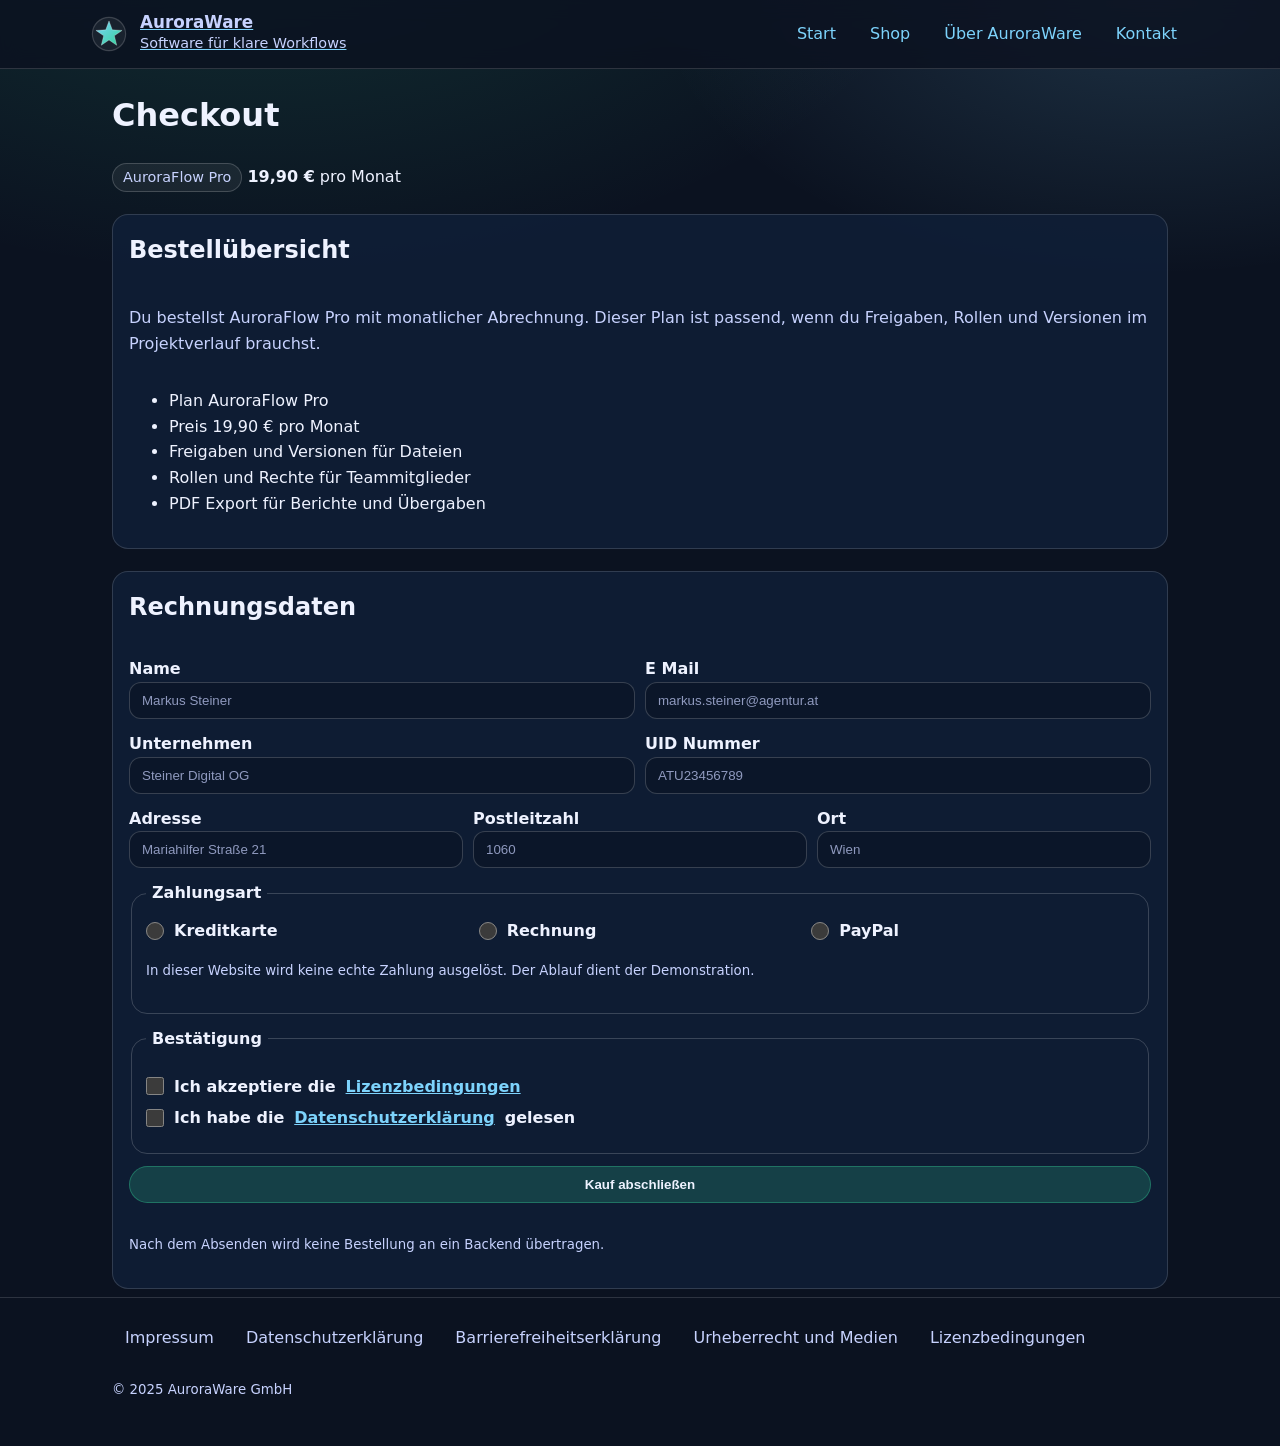
==== checkout-pro.html @ 9e6c2bf1 "Fertiges Projekt" ====
<!doctype html>
<html lang="de">
<head>
    <meta charset="utf-8">
    <meta name="viewport" content="width=device-width,initial-scale=1">
    <title>Checkout AuroraFlow Pro</title>
    <meta name="description" content="Checkout für AuroraFlow Pro.">
    <link rel="stylesheet" href="./css/styles.css?v=2">
</head>
<body>
<a class="skip-link" href="#content">Zum Inhalt springen</a>

<header>
    <div class="container brandbar">
        <a class="brand" href="index.html">
            <img src="assets/auroraware-logo.svg" alt="AuroraWare Logo">
            <span><strong>AuroraWare</strong><span>Software für klare Workflows</span></span>
        </a>
        <nav aria-label="Hauptnavigation">
            <ul>
                <li><a href="index.html">Start</a></li>
                <li><a href="shop.html">Shop</a></li>
                <li><a href="about.html">Über AuroraWare</a></li>
                <li><a href="contact.html">Kontakt</a></li>
            </ul>
        </nav>
    </div>
</header>

<main id="content" class="container">
    <h1>Checkout</h1>
    <p><span class="badge">AuroraFlow Pro</span> <strong>19,90 €</strong> pro Monat</p>

    <section class="card" aria-label="Bestellübersicht">
        <h2>Bestellübersicht</h2>
        <p>
            Du bestellst AuroraFlow Pro mit monatlicher Abrechnung.
            Dieser Plan ist passend, wenn du Freigaben, Rollen und Versionen im Projektverlauf brauchst.
        </p>
        <ul>
            <li>Plan AuroraFlow Pro</li>
            <li>Preis 19,90 € pro Monat</li>
            <li>Freigaben und Versionen für Dateien</li>
            <li>Rollen und Rechte für Teammitglieder</li>
            <li>PDF Export für Berichte und Übergaben</li>
        </ul>
    </section>

    <section class="card" aria-label="Rechnungsdaten">
        <h2>Rechnungsdaten</h2>

        <form class="form" action="#" method="post">
            <div class="inline">
                <div>
                    <label for="fullName">Name</label>
                    <input id="fullName" name="fullName" type="text" autocomplete="name" required placeholder="Markus Steiner">
                </div>
                <div>
                    <label for="email">E Mail</label>
                    <input id="email" name="email" type="email" autocomplete="email" required placeholder="markus.steiner@agentur.at">
                </div>
            </div>

            <div class="inline">
                <div>
                    <label for="company">Unternehmen</label>
                    <input id="company" name="company" type="text" autocomplete="organization" placeholder="Steiner Digital OG">
                </div>
                <div>
                    <label for="vat">UID Nummer</label>
                    <input id="vat" name="vat" type="text" placeholder="ATU23456789">
                </div>
            </div>

            <div class="inline">
                <div>
                    <label for="street">Adresse</label>
                    <input id="street" name="street" type="text" autocomplete="street-address" required placeholder="Mariahilfer Straße 21">
                </div>
                <div>
                    <label for="zip">Postleitzahl</label>
                    <input id="zip" name="zip" type="text" inputmode="numeric" autocomplete="postal-code" required placeholder="1060">
                </div>
                <div>
                    <label for="city">Ort</label>
                    <input id="city" name="city" type="text" autocomplete="address-level2" required placeholder="Wien">
                </div>
            </div>

            <fieldset>
                <legend>Zahlungsart</legend>
                <div class="inline" role="group" aria-label="Zahlungsart auswählen">
                    <label><input type="radio" name="pay" value="card" required> Kreditkarte</label>
                    <label><input type="radio" name="pay" value="invoice" required> Rechnung</label>
                    <label><input type="radio" name="pay" value="paypal" required> PayPal</label>
                </div>
                <p><small>In dieser Website wird keine echte Zahlung ausgelöst. Der Ablauf dient der Demonstration.</small></p>
            </fieldset>

            <fieldset>
                <legend>Bestätigung</legend>
                <label>
                    <input type="checkbox" name="acceptLicense" required>
                    Ich akzeptiere die <a href="licenses.html">Lizenzbedingungen</a>
                </label>
                <label>
                    <input type="checkbox" name="acceptPrivacy" required>
                    Ich habe die <a href="privacy.html">Datenschutzerklärung</a> gelesen
                </label>
            </fieldset>

            <button class="button primary" type="submit">Kauf abschließen</button>
            <p><small>Nach dem Absenden wird keine Bestellung an ein Backend übertragen.</small></p>
        </form>
    </section>
</main>

<footer class="footer">
    <div class="container">
        <nav aria-label="Footer Navigation">
            <ul>
                <li><a href="imprint.html">Impressum</a></li>
                <li><a href="privacy.html">Datenschutzerklärung</a></li>
                <li><a href="accessibility.html">Barrierefreiheitserklärung</a></li>
                <li><a href="media.html">Urheberrecht und Medien</a></li>
                <li><a href="licenses.html">Lizenzbedingungen</a></li>
            </ul>
        </nav>
        <p><small>© 2025 AuroraWare GmbH</small></p>
    </div>
</footer>
</body>
</html>
---- css/styles.css ----
:root{
    --bg: #0b1220;
    --panel: #0f1a2e;
    --card: #101f38;
    --text: #eef2ff;
    --muted: #c7d2fe;
    --link: #7dd3fc;
    --accent: #34d399;
    --danger: #fb7185;
    --border: rgba(255,255,255,.14);
    --focus: #fde047;
    --shadow: 0 10px 30px rgba(0,0,0,.35);

    --radius: 16px;
    --max: 1100px;
    --pad: clamp(16px, 2vw, 22px);

    color-scheme: dark;
}

*{ box-sizing: border-box; }
html{ scroll-behavior: smooth; }
body{
    margin:0;
    font-family: system-ui, -apple-system, Segoe UI, Roboto, Helvetica, Arial, "Noto Sans", "Liberation Sans", sans-serif;
    line-height: 1.6;
    background: radial-gradient(1200px 700px at 20% -10%, rgba(52,211,153,.18), transparent 60%),
    radial-gradient(900px 500px at 90% 0%, rgba(125,211,252,.16), transparent 55%),
    var(--bg);
    color: var(--text);
}

a{ color: var(--link); }
a:hover{ text-decoration: none; }

.skip-link{
    position: absolute;
    left: -999px;
    top: 0;
    background: var(--focus);
    color: #111827;
    padding: 10px 12px;
    border-radius: 10px;
    z-index: 999;
}
.skip-link:focus{ left: 12px; top: 12px; outline: 3px solid #111827; }

:focus-visible{
    outline: 3px solid var(--focus);
    outline-offset: 3px;
    border-radius: 10px;
}

.container{
    width: min(var(--max), 100%);
    margin: 0 auto;
    padding: 0 var(--pad);
}

header{
    position: sticky;
    top:0;
    z-index: 50;
    background: rgba(11,18,32,.82);
    backdrop-filter: blur(10px);
    border-bottom: 1px solid var(--border);
}

.brandbar{
    display:flex;
    align-items:center;
    justify-content: space-between;
    gap: 14px;
    padding: 12px 0;
}

.brand{
    display:flex;
    align-items:center;
    gap: 12px;
    min-width: 220px;
}
.brand img{ width: 38px; height: 38px; }
.brand strong{ display:block; font-size: 1.05rem; line-height: 1.2; }
.brand span{ display:block; font-size: .9rem; color: var(--muted); }

nav ul{
    display:flex;
    flex-wrap: wrap;
    gap: 8px;
    list-style:none;
    padding:0;
    margin:0;
    justify-content: flex-end;
}
nav a{
    display:inline-block;
    padding: 8px 12px;
    border-radius: 999px;
    border: 1px solid transparent;
    text-decoration:none;
}
nav a[aria-current="page"]{
    background: rgba(125,211,252,.16);
    border-color: rgba(125,211,252,.28);
}
nav a:hover{
    border-color: rgba(255,255,255,.18);
    background: rgba(255,255,255,.06);
}

main{ padding: 26px 0 44px; }

.hero{
    display:grid;
    grid-template-columns: 1.2fr .8fr;
    gap: 18px;
    align-items: center;
    padding: 20px;
    background: linear-gradient(135deg, rgba(16,31,56,.9), rgba(15,26,46,.9));
    border: 1px solid var(--border);
    border-radius: var(--radius);
    box-shadow: var(--shadow);
}
.hero h1{ margin: 0 0 8px; font-size: clamp(1.6rem, 2.4vw, 2.2rem); }
.hero p{ margin: 0 0 14px; color: var(--muted); }
.hero .cta{
    display:flex;
    flex-wrap: wrap;
    gap: 10px;
}
.button{
    display:inline-flex;
    align-items:center;
    justify-content:center;
    gap: 8px;
    padding: 10px 14px;
    border-radius: 999px;
    border: 1px solid rgba(255,255,255,.18);
    background: rgba(255,255,255,.06);
    color: var(--text);
    text-decoration:none;
    font-weight: 650;
}
.button.primary{
    background: rgba(52,211,153,.2);
    border-color: rgba(52,211,153,.35);
}
.button:hover{ filter: brightness(1.06); }

.grid{
    display:grid;
    grid-template-columns: repeat(3, 1fr);
    gap: 14px;
    margin-top: 8px;
    margin-bottom: 8px;
}
.card{
    background: rgba(16,31,56,.85);
    border: 1px solid var(--border);
    border-radius: var(--radius);
    padding: 16px;
    display: flex;
    flex-direction: column;
}
.card .button{
    margin-top: auto;
    align-self: flex-start;
}
.card h2, .card h3{ margin-top: 0; }
.card p{ color: var(--muted); }

.badge{
    display:inline-block;
    padding: 2px 10px;
    border-radius: 999px;
    border: 1px solid rgba(255,255,255,.18);
    background: rgba(255,255,255,.06);
    color: var(--muted);
    font-size: .9rem;
}

.kicker{
    display:flex;
    flex-wrap: wrap;
    gap: 10px;
    align-items:center;
    justify-content: space-between;
    margin-top: 20px;
    padding: 12px 16px;
    border-radius: var(--radius);
    border: 1px dashed rgba(255,255,255,.25);
    background: rgba(255,255,255,.04);
}

figure{ margin: 0; }
figure img{ max-width: 100%; height: auto; }
figcaption{ color: var(--muted); font-size: .95rem; }

section{
    margin-top: 22px;
}

.footer{
    border-top: 1px solid var(--border);
    padding: 18px 0 28px;
    color: var(--muted);
    margin-top: 8px;
}
.footer a{ color: var(--muted); }
.footer nav ul{ justify-content:flex-start; gap: 6px; }

.notice{
    border-left: 4px solid rgba(125,211,252,.55);
    background: rgba(125,211,252,.08);
    padding: 12px 14px;
    border-radius: 12px;
}
.notice strong{ color: var(--text); }

.form{
    display:grid;
    gap: 12px;
    margin-top: 10px;
}
.features .card h2{
    margin-bottom: 6px;
}

.features .card p{
    margin-top: 0;
}
label{ font-weight: 650; }
input, select, textarea{
    width: 100%;
    padding: 10px 12px;
    border-radius: 12px;
    border: 1px solid rgba(255,255,255,.18);
    background: rgba(0,0,0,.18);
    color: var(--text);
}
input::placeholder, textarea::placeholder{ color: rgba(199,210,254,.7); }
fieldset{
    border: 1px solid rgba(255,255,255,.18);
    border-radius: var(--radius);
    padding: 14px;
}
legend{ font-weight: 800; padding: 0 6px; }

.inline{
    display:flex;
    gap: 10px;
    flex-wrap: wrap;
}
.inline > *{ flex: 1 1 220px; }

table{
    width:100%;
    border-collapse: collapse;
    border: 1px solid var(--border);
    border-radius: 14px;
    overflow:hidden;
}
th, td{
    padding: 10px 12px;
    border-bottom: 1px solid rgba(255,255,255,.10);
    vertical-align: top;
}
th{
    text-align:left;
    background: rgba(255,255,255,.06);
}
main{
    padding-bottom: 8px;
}
.form input[type="radio"],
.form input[type="checkbox"]{
    width: 18px;
    height: 18px;
    padding: 0;
    margin: 0;
    border-radius: 6px;
    background: transparent;
    border: 1px solid rgba(255,255,255,.30);
    flex: 0 0 auto;
}
.form fieldset label{
    display: inline-flex;
    align-items: center;
    gap: 10px;
    font-weight: 650;
    line-height: 1.35;
}
.form fieldset .inline{
    align-items: center;
}

.form fieldset label:hover{
    cursor: pointer;
}
.form fieldset:last-of-type label{
    display: flex;
    align-items: center;
    gap: 10px;
    margin: 10px 0;
}
select{
    background: rgba(10, 18, 35, 0.85);
    color: #f8fafc;
    border: 1px solid rgba(255,255,255,.18);
}
select option{
    background: rgba(10, 18, 35, 0.95);
    color: #f8fafc;
}
tr:last-child td{ border-bottom: none; }

small{ color: var(--muted); }

@media (max-width: 900px){
    .hero{ grid-template-columns: 1fr; }
    .grid{ grid-template-columns: 1fr; }
}

@media (prefers-reduced-motion: reduce){
    html{ scroll-behavior: auto; }
}
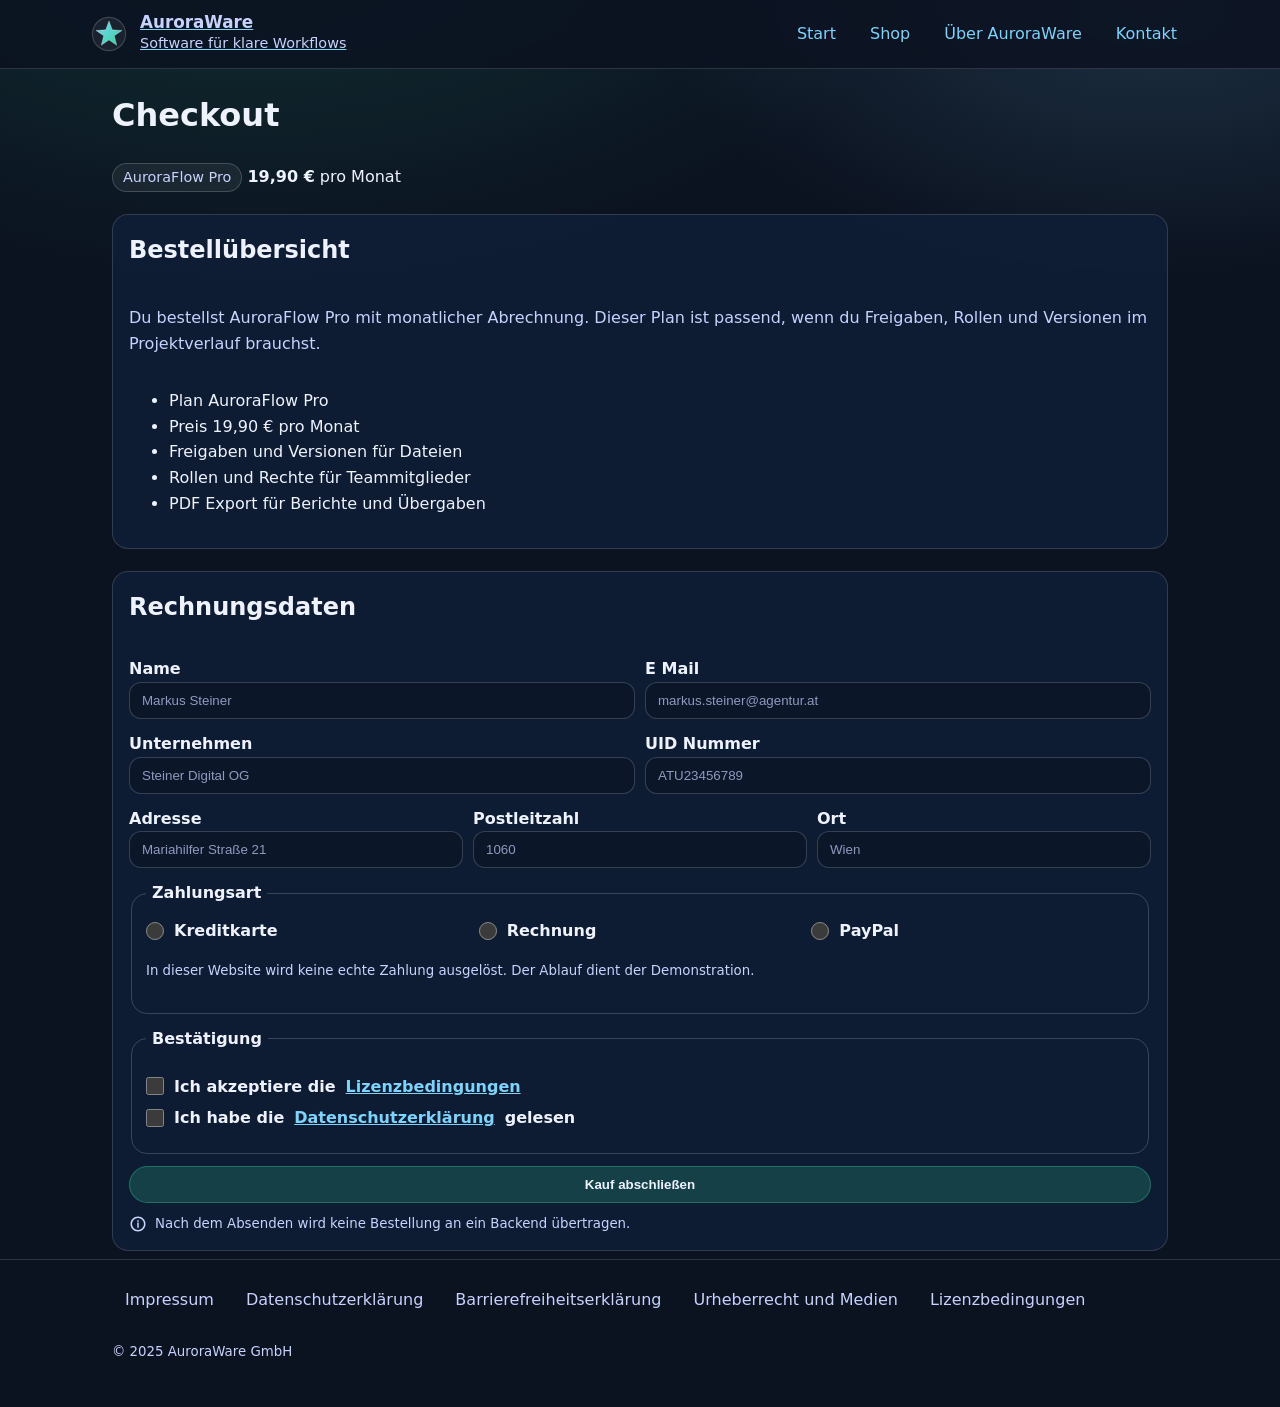
==== commit bb7ff108: "info icon hinzugefügt" ====
--- a/checkout-pro.html
+++ b/checkout-pro.html
@@ -110,8 +110,17 @@
             </fieldset>
 
             <button class="button primary" type="submit">Kauf abschließen</button>
-            <p><small>Nach dem Absenden wird keine Bestellung an ein Backend übertragen.</small></p>
         </form>
+        <p class="note" role="note">
+          <span class="info-icon" aria-hidden="true">
+            <svg viewBox="0 0 24 24" focusable="false" aria-hidden="true">
+              <path fill="currentColor"
+                    d="M12 2C6.48 2 2 6.48 2 12s4.48 10 10 10 10-4.48 10-10S17.52 2 12 2zm0 18a8 8 0 1 1 0-16 8 8 0 0 1 0 16z"/>
+              <path fill="currentColor" d="M11 10h2v7h-2zM11 7h2v2h-2z"/>
+            </svg>
+          </span>
+            <small>Nach dem Absenden wird keine Bestellung an ein Backend übertragen.</small>
+        </p>
     </section>
 </main>
 
--- a/css/styles.css
+++ b/css/styles.css
@@ -313,6 +313,29 @@
     background: rgba(10, 18, 35, 0.95);
     color: #f8fafc;
 }
+.note{
+    display: flex;
+    gap: 8px;
+    align-items: flex-start;
+    margin: 10px 0 0;
+}
+
+.note .info-icon{
+    color: var(--muted);
+    line-height: 1;
+    margin-top: 2px;
+    flex: 0 0 auto;
+}
+
+.note .info-icon svg{
+    width: 18px;
+    height: 18px;
+    display: block;
+}
+
+.note small{
+    margin: 0;
+}
 tr:last-child td{ border-bottom: none; }
 
 small{ color: var(--muted); }
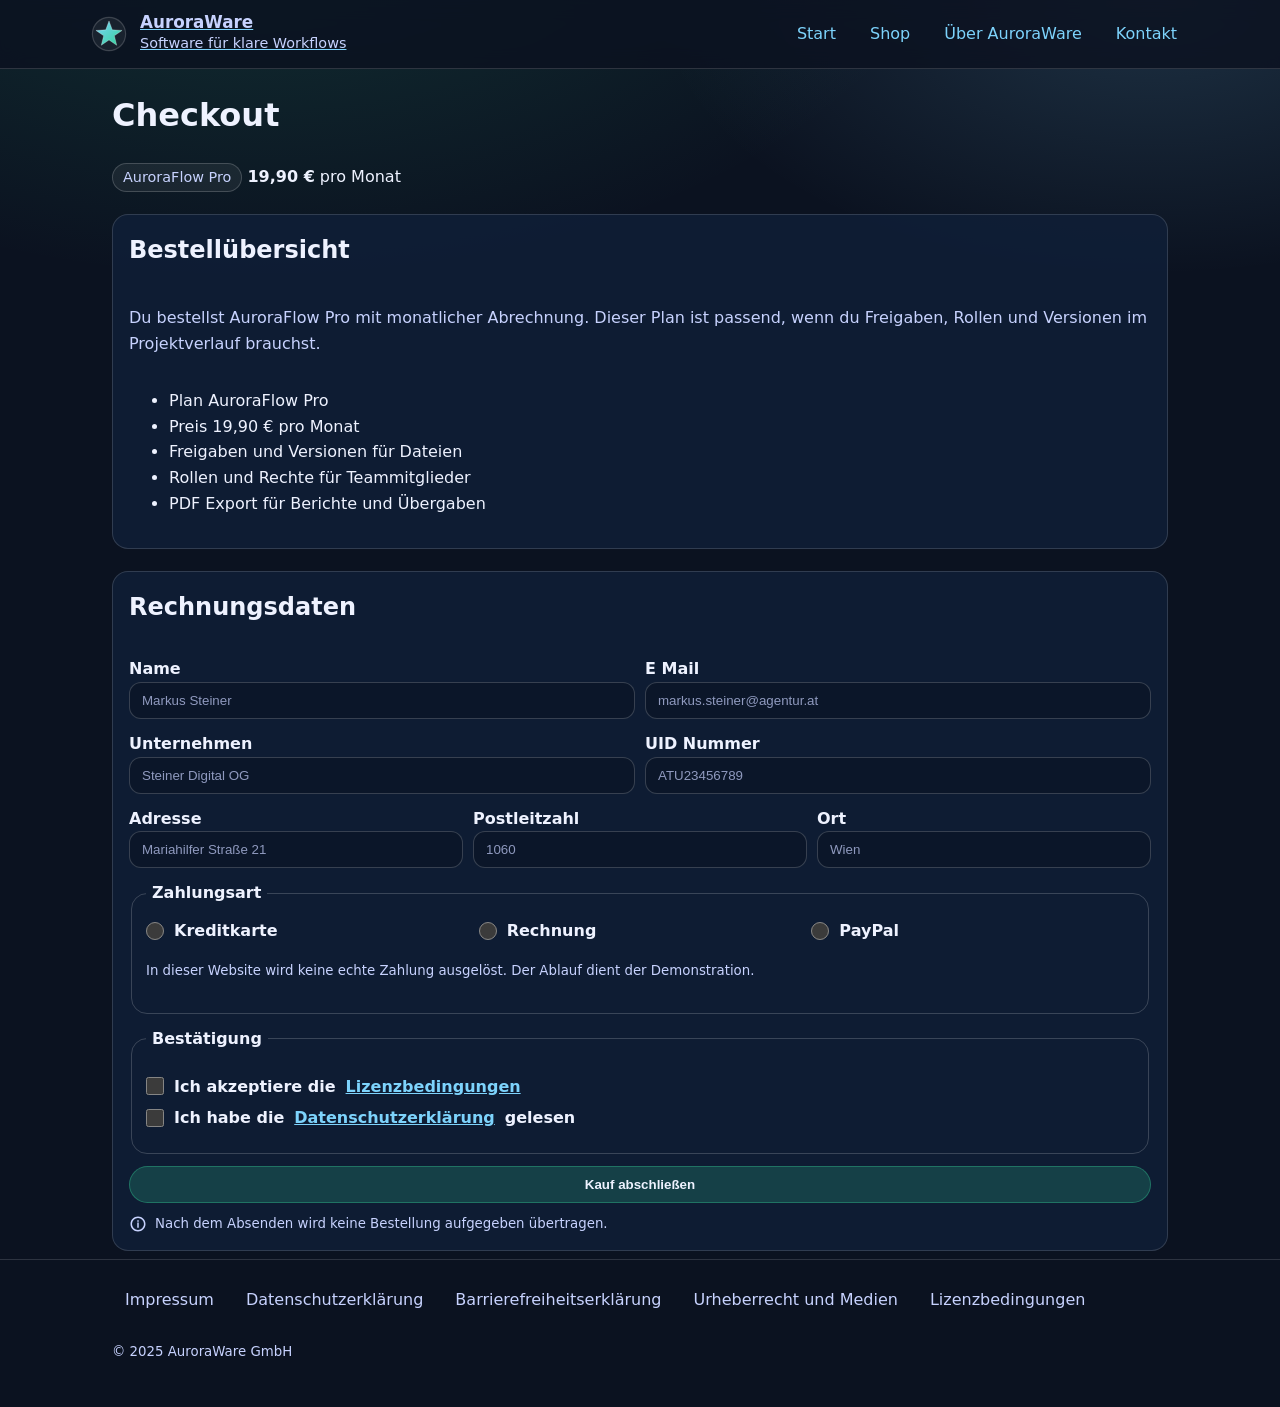
==== commit 20c20991: "fix icon bug" ====
--- a/checkout-pro.html
+++ b/checkout-pro.html
@@ -113,13 +113,13 @@
         </form>
         <p class="note" role="note">
           <span class="info-icon" aria-hidden="true">
-            <svg viewBox="0 0 24 24" focusable="false" aria-hidden="true">
-              <path fill="currentColor"
-                    d="M12 2C6.48 2 2 6.48 2 12s4.48 10 10 10 10-4.48 10-10S17.52 2 12 2zm0 18a8 8 0 1 1 0-16 8 8 0 0 1 0 16z"/>
-              <path fill="currentColor" d="M11 10h2v7h-2zM11 7h2v2h-2z"/>
+            <svg viewBox="0 0 24 24" width="18" height="18" focusable="false" aria-hidden="true">
+                <path fill="currentColor"
+                      d="M12 2C6.48 2 2 6.48 2 12s4.48 10 10 10 10-4.48 10-10S17.52 2 12 2zm0 18a8 8 0 1 1 0-16 8 8 0 0 1 0 16z"/>
+                 <path fill="currentColor" d="M11 10h2v7h-2zM11 7h2v2h-2z"/>
             </svg>
-          </span>
-            <small>Nach dem Absenden wird keine Bestellung an ein Backend übertragen.</small>
+         </span>
+            <small>Nach dem Absenden wird keine Bestellung aufgegeben übertragen.</small>
         </p>
     </section>
 </main>
